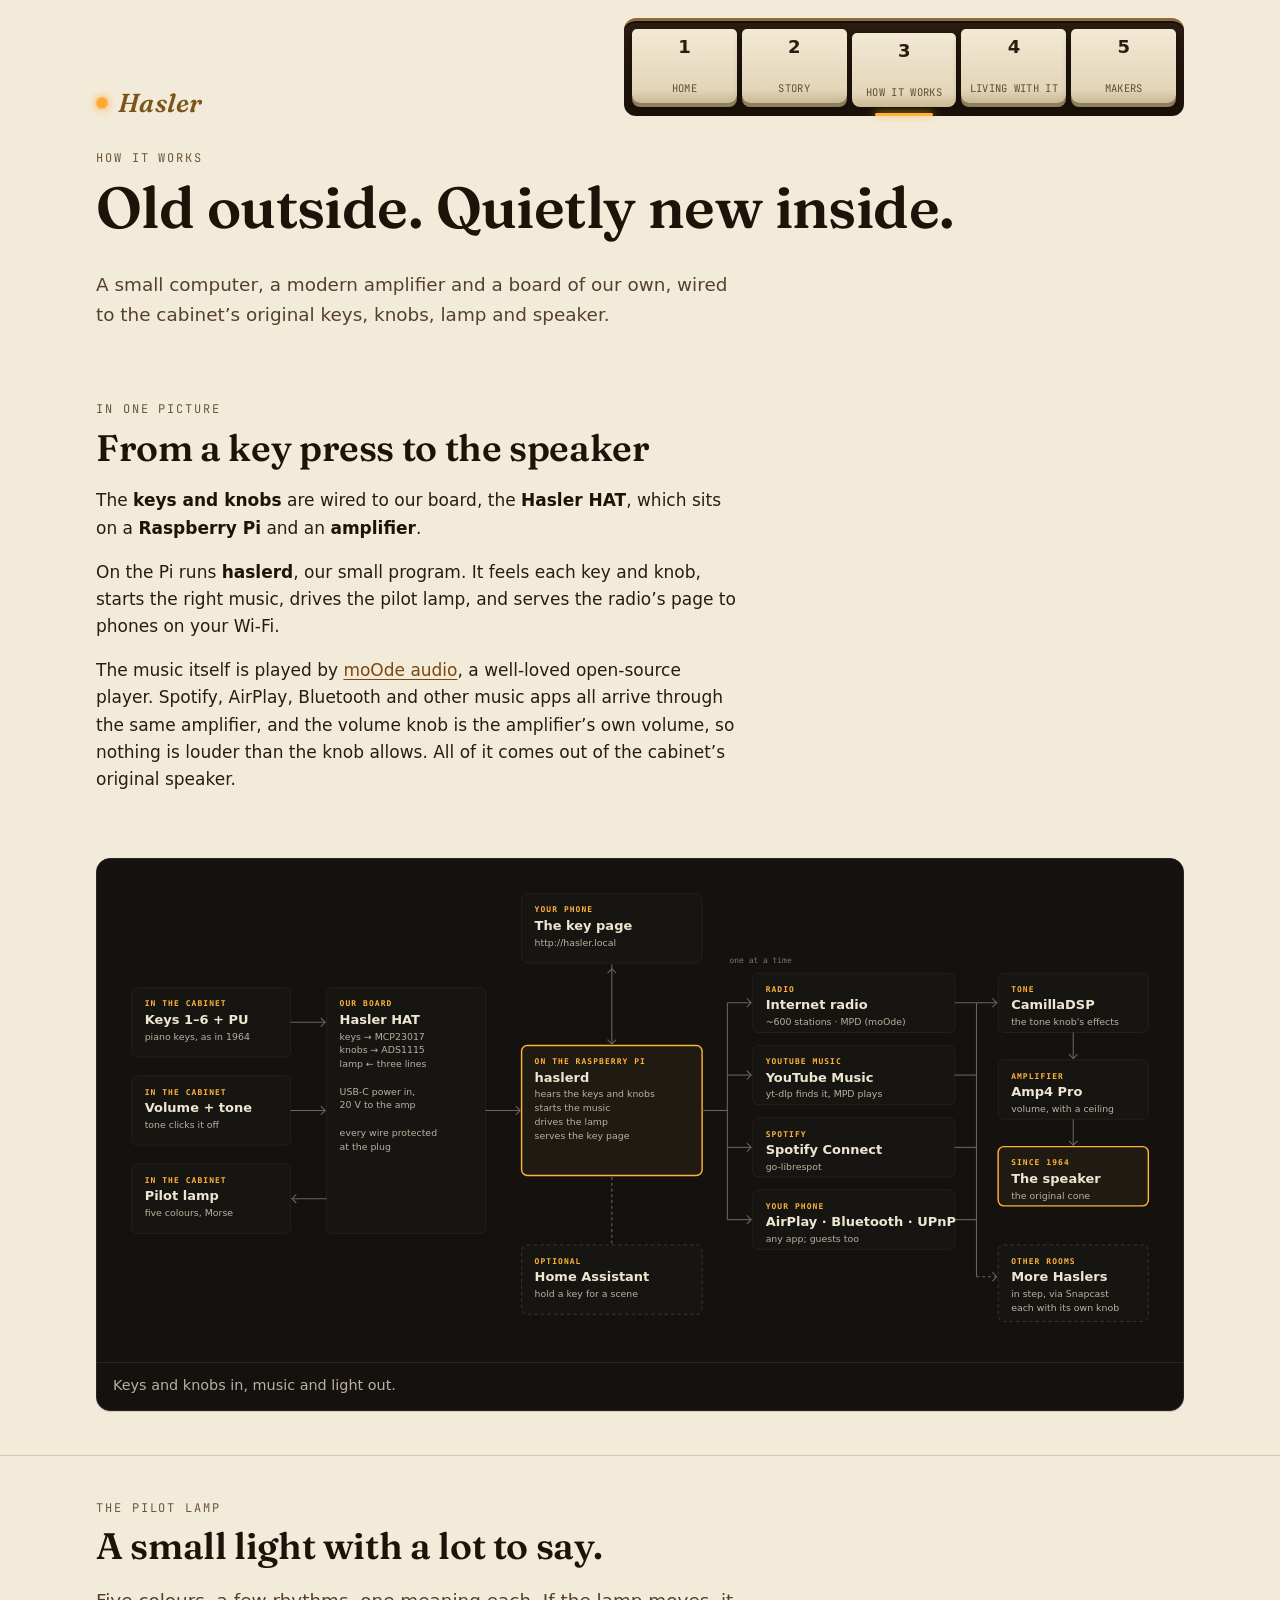
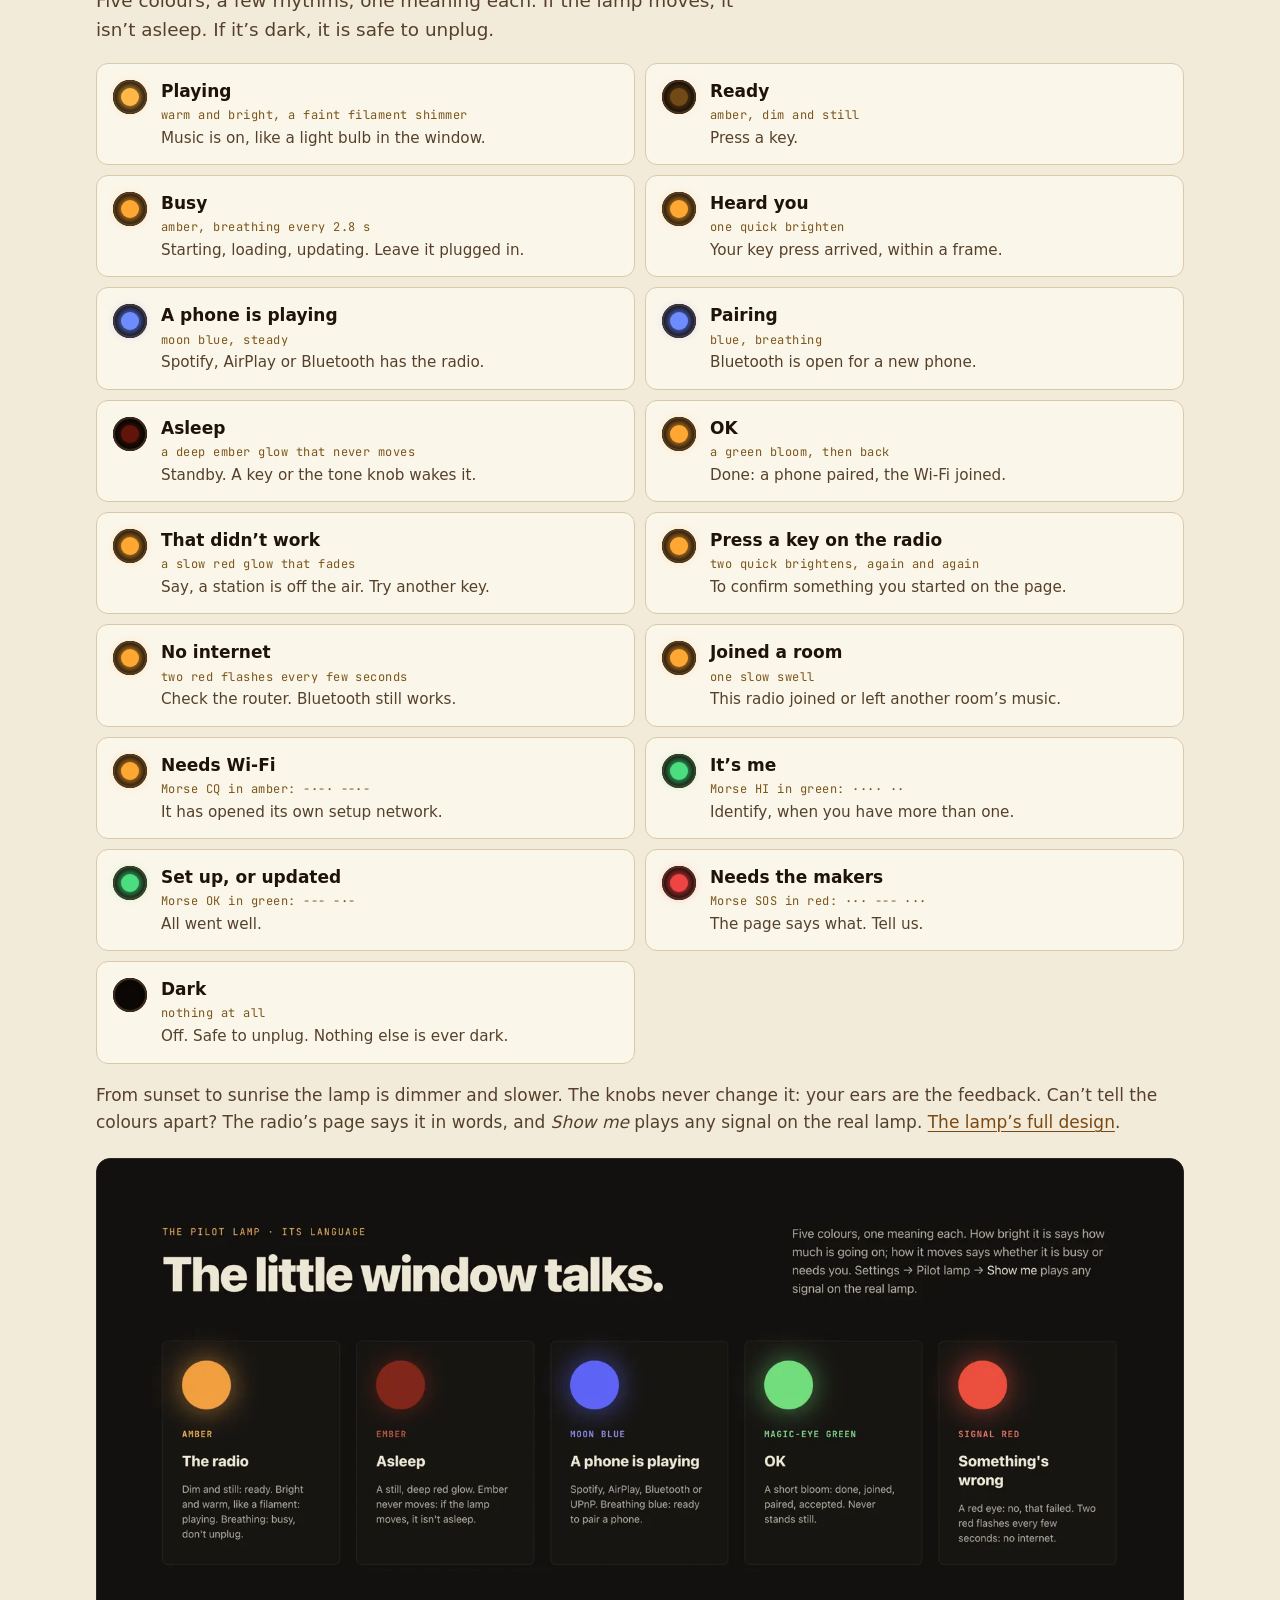
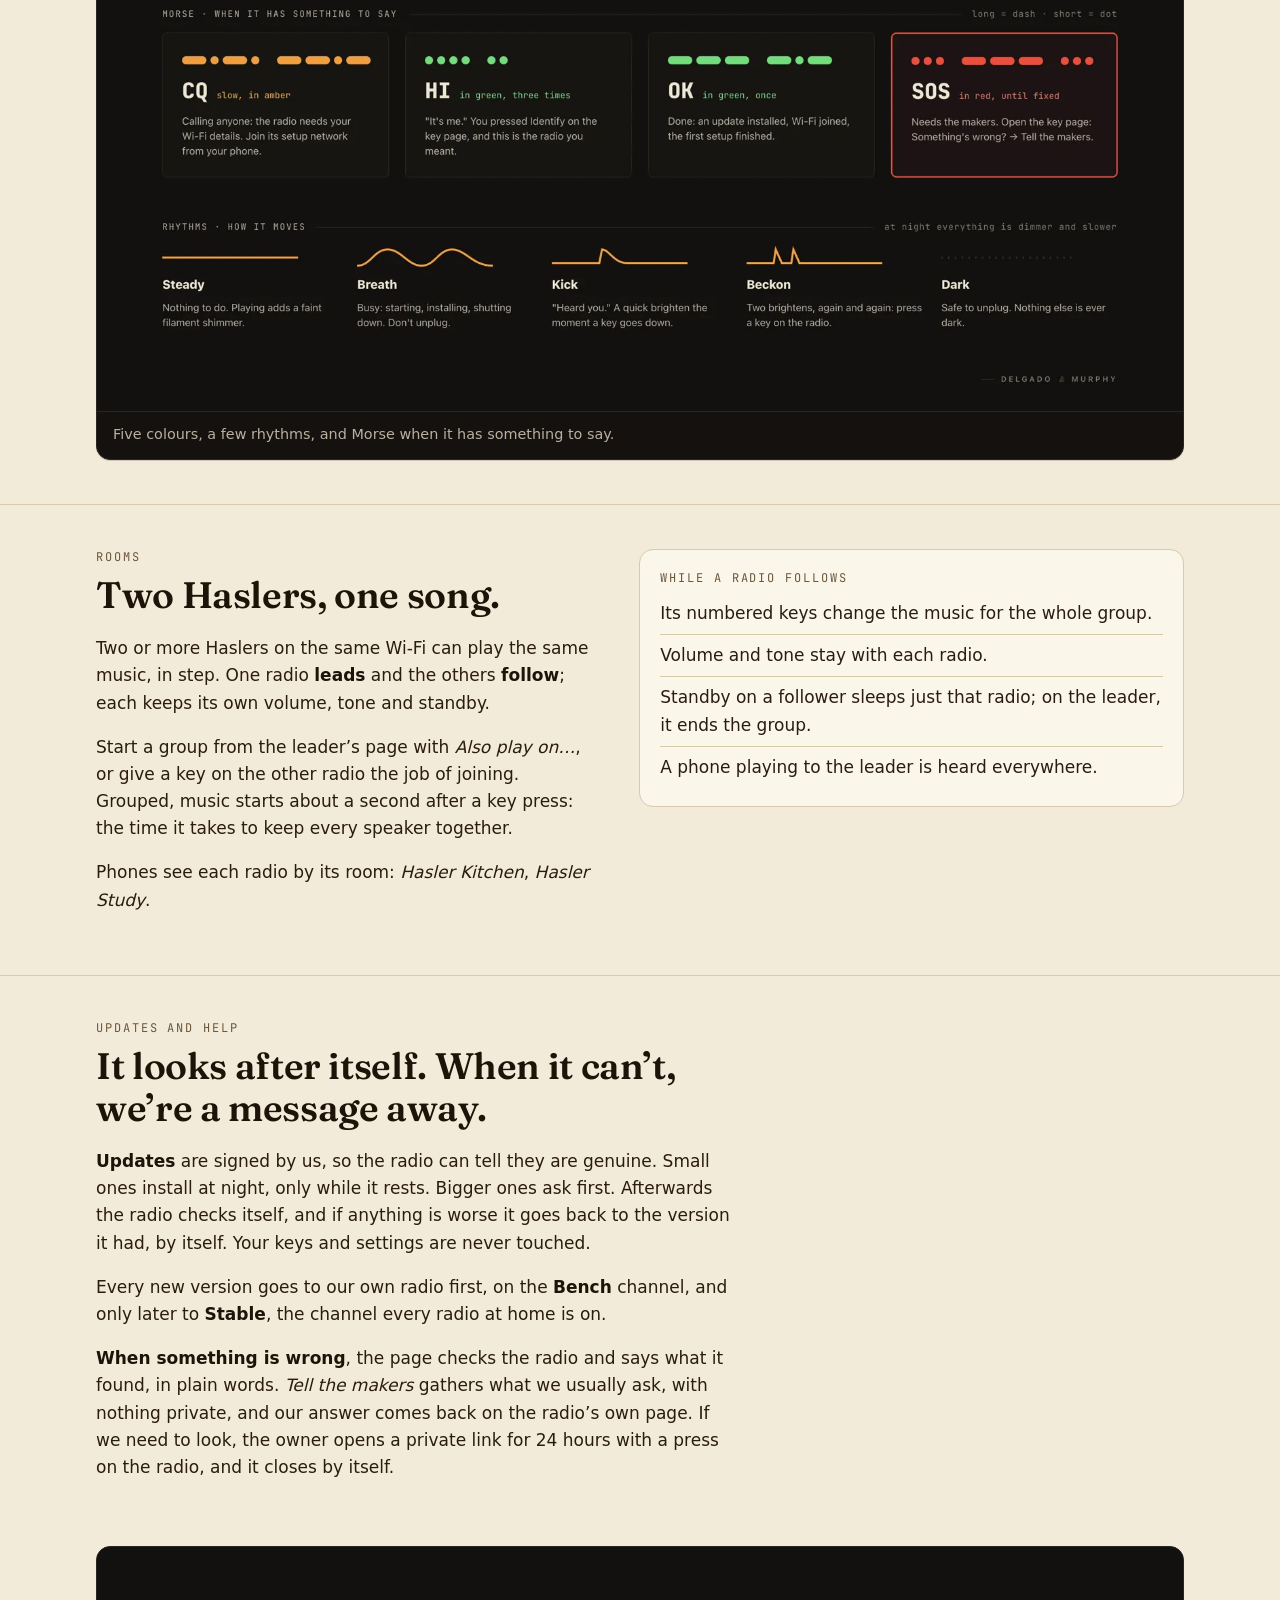
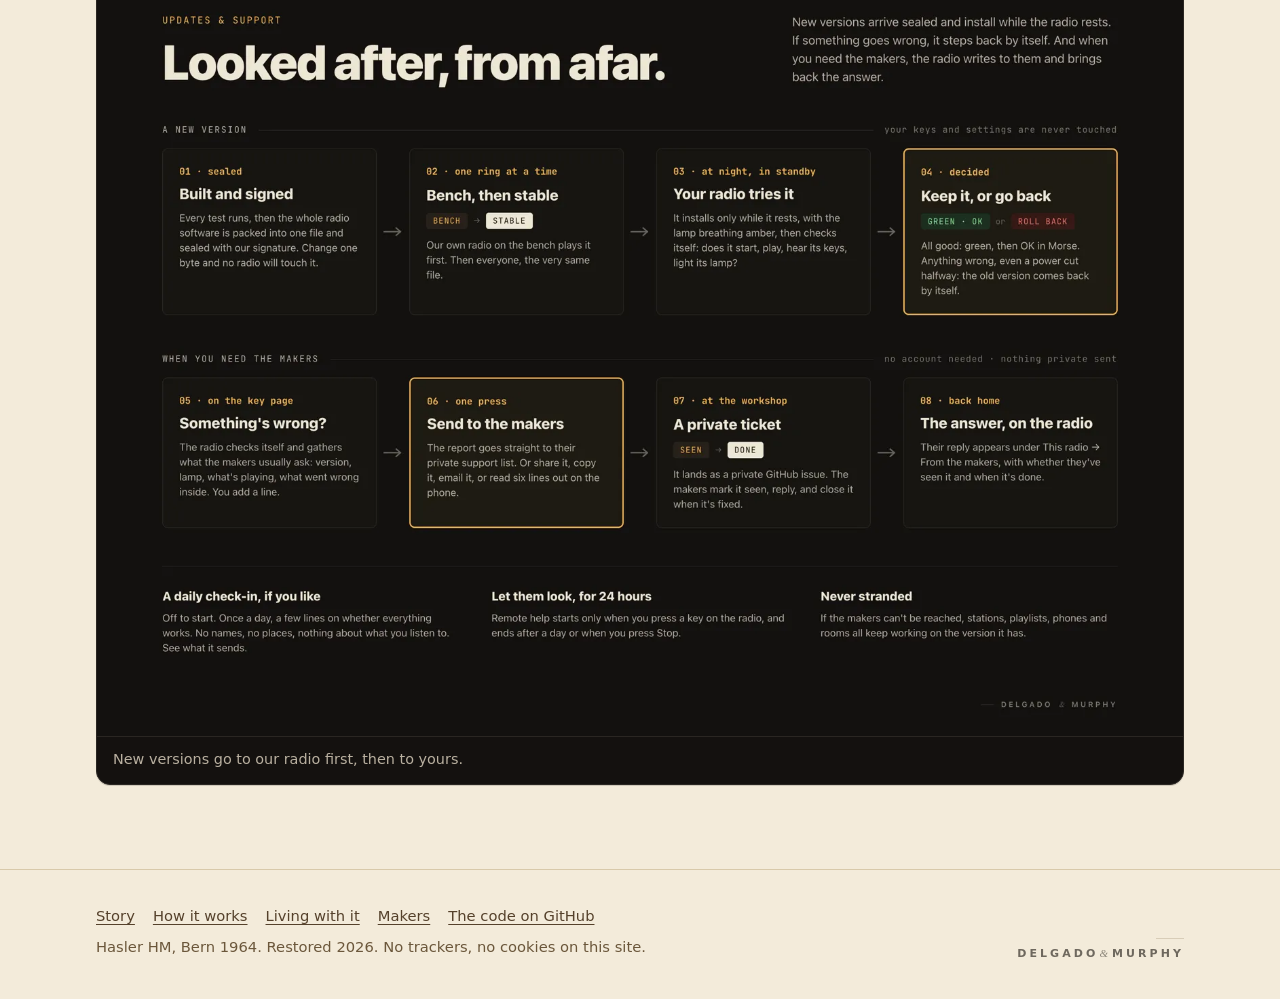
==== how-it-works.html @ 81860648 "Delgado & Murphy: the Hasler radio's site Co-Authored-By: Claude Opus 5.5 <noreply@anthropic.com> Cl" ====
<!doctype html>
<html lang="en">
<head>
<meta charset="utf-8">
<meta name="viewport" content="width=device-width, initial-scale=1">
<title>How it works · Hasler</title>
<meta name="description" content="Inside the Hasler: a small computer, a modern amplifier and our own board, wired to the original keys, knobs, lamp and speaker. The pilot lamp, rooms, updates and help.">
<meta name="theme-color" content="#17100B">
<link rel="canonical" href="https://delgado-murphy.github.io/how-it-works.html">
<meta property="og:type" content="website">
<meta property="og:site_name" content="Hasler, by Delgado &amp; Murphy">
<meta property="og:title" content="How it works · Hasler">
<meta property="og:description" content="Inside the Hasler: a small computer, a modern amplifier and our own board, wired to the original keys, knobs, lamp and speaker. The pilot lamp, rooms, updates and help.">
<meta property="og:url" content="https://delgado-murphy.github.io/how-it-works.html">
<meta property="og:image" content="https://delgado-murphy.github.io/img/og.png">
<meta property="og:image:width" content="1200">
<meta property="og:image:height" content="630">
<meta property="og:image:alt" content="A cream radio dial with a red needle and the words: Hasler, a 1964 Swiss radio, playing again.">
<meta name="twitter:card" content="summary_large_image">
<link rel="icon" href="img/favicon-32.png" sizes="32x32" type="image/png">
<link rel="apple-touch-icon" href="img/apple-touch-icon.png">
<link rel="preload" href="fonts/Fraunces-600.woff2" as="font" type="font/woff2" crossorigin>
<link rel="stylesheet" href="css/site.css">
</head>
<body>
<a class="skip" href="#main">Skip to the content</a>
<header class="masthead">
  <div class="wrap">
    <a class="wordmark" href="./"><span class="pilot" aria-hidden="true"></span>Hasler</a>
    <nav aria-label="Pages">
      <ul class="keys">
        <li><a href="./"><span class="n">1</span><span class="t">Home</span></a></li>
        <li><a href="story.html"><span class="n">2</span><span class="t">Story</span></a></li>
        <li><a href="how-it-works.html" aria-current="page"><span class="n">3</span><span class="t">How it works</span></a></li>
        <li><a href="living-with-it.html"><span class="n">4</span><span class="t">Living with it</span></a></li>
        <li><a href="makers.html"><span class="n">5</span><span class="t">Makers</span></a></li>
      </ul>
    </nav>
  </div>
</header>

<main id="main">
  <header class="page-head">
    <div class="wrap">
      <p class="label">How it works</p>
      <h1>Old outside. Quietly new inside.</h1>
      <p class="lede">A small computer, a modern amplifier and a board of our own, wired to the cabinet’s original keys, knobs, lamp and speaker.</p>
    </div>
  </header>

  <section class="section" aria-labelledby="arch-title">
    <div class="wrap split">
      <div class="prose">
        <p class="label">In one picture</p>
        <h2 id="arch-title">From a key press to the speaker</h2>
        <p>The <strong>keys and knobs</strong> are wired to our board, the <strong>Hasler HAT</strong>, which sits on a <strong>Raspberry Pi</strong> and an <strong>amplifier</strong>.</p>
        <p>On the Pi runs <strong>haslerd</strong>, our small program. It feels each key and knob, starts the right music, drives the pilot lamp, and serves the radio’s page to phones on your Wi-Fi.</p>
        <p>The music itself is played by <a href="https://moodeaudio.org/">moOde audio</a>, a well-loved open-source player. Spotify, AirPlay, Bluetooth and other music apps all arrive through the same amplifier, and the volume knob is the amplifier’s own volume, so nothing is louder than the knob allows. All of it comes out of the cabinet’s original speaker.</p>
      </div>
      <figure class="figure dark export">
        <a href="img/architecture.svg"><img src="img/architecture.svg" alt="Diagram. The cabinet&#x27;s keys, knobs and pilot lamp connect to the Hasler HAT board, which connects to haslerd on the Raspberry Pi. haslerd also serves the key page on your phone, and can talk to Home Assistant if you use it. haslerd starts one source at a time: internet radio, YouTube Music, Spotify Connect, or a phone over AirPlay, Bluetooth or UPnP. The music goes through CamillaDSP (tone), then the Amp4 Pro amplifier (volume, with a ceiling), then the original speaker. Snapcast can send it to other Haslers too." loading="lazy"></a>
        <figcaption>Keys and knobs in, music and light out.</figcaption>
      </figure>
    </div>
  </section>

  <section class="section" id="lamp" aria-labelledby="lamp-title">
    <div class="wrap">
      <p class="label">The pilot lamp</p>
      <h2 id="lamp-title">A small light with a lot to say.</h2>
      <p class="lede">Five colours, a few rhythms, one meaning each. If the lamp moves, it isn’t asleep. If it’s dark, it is safe to unplug.</p>
      <ul class="lamp-list">
        <li><span class="lw" data-c="gold" data-m="filament" aria-hidden="true"></span><span><b>Playing</b><span class="rhythm">warm and bright, a faint filament shimmer</span><span class="means">Music is on, like a light bulb in the window.</span></span></li>
        <li><span class="lw" data-c="amber" data-m="ready" aria-hidden="true"></span><span><b>Ready</b><span class="rhythm">amber, dim and still</span><span class="means">Press a key.</span></span></li>
        <li><span class="lw" data-c="amber" data-m="breath" aria-hidden="true"></span><span><b>Busy</b><span class="rhythm">amber, breathing every 2.8 s</span><span class="means">Starting, loading, updating. Leave it plugged in.</span></span></li>
        <li><span class="lw" data-c="amber" data-m="kick" aria-hidden="true"></span><span><b>Heard you</b><span class="rhythm">one quick brighten</span><span class="means">Your key press arrived, within a frame.</span></span></li>
        <li><span class="lw" data-c="blue" data-m="steady" aria-hidden="true"></span><span><b>A phone is playing</b><span class="rhythm">moon blue, steady</span><span class="means">Spotify, AirPlay or Bluetooth has the radio.</span></span></li>
        <li><span class="lw" data-c="blue" data-m="breath" aria-hidden="true"></span><span><b>Pairing</b><span class="rhythm">blue, breathing</span><span class="means">Bluetooth is open for a new phone.</span></span></li>
        <li><span class="lw" data-c="ember" data-m="ember" aria-hidden="true"></span><span><b>Asleep</b><span class="rhythm">a deep ember glow that never moves</span><span class="means">Standby. A key or the tone knob wakes it.</span></span></li>
        <li><span class="lw" data-c="amber" data-m="bloom" aria-hidden="true"></span><span><b>OK</b><span class="rhythm">a green bloom, then back</span><span class="means">Done: a phone paired, the Wi-Fi joined.</span></span></li>
        <li><span class="lw" data-c="amber" data-m="eye" aria-hidden="true"></span><span><b>That didn’t work</b><span class="rhythm">a slow red glow that fades</span><span class="means">Say, a station is off the air. Try another key.</span></span></li>
        <li><span class="lw" data-c="amber" data-m="beckon" aria-hidden="true"></span><span><b>Press a key on the radio</b><span class="rhythm">two quick brightens, again and again</span><span class="means">To confirm something you started on the page.</span></span></li>
        <li><span class="lw" data-c="amber" data-m="alert" aria-hidden="true"></span><span><b>No internet</b><span class="rhythm">two red flashes every few seconds</span><span class="means">Check the router. Bluetooth still works.</span></span></li>
        <li><span class="lw" data-c="amber" data-m="swell" aria-hidden="true"></span><span><b>Joined a room</b><span class="rhythm">one slow swell</span><span class="means">This radio joined or left another room’s music.</span></span></li>
        <li><span class="lw" data-c="amber" data-m="cq" aria-hidden="true"></span><span><b>Needs Wi-Fi</b><span class="rhythm">Morse CQ in amber: -·-· --·-</span><span class="means">It has opened its own setup network.</span></span></li>
        <li><span class="lw" data-c="green" data-m="hi" aria-hidden="true"></span><span><b>It’s me</b><span class="rhythm">Morse HI in green: ···· ··</span><span class="means">Identify, when you have more than one.</span></span></li>
        <li><span class="lw" data-c="green" data-m="ok" aria-hidden="true"></span><span><b>Set up, or updated</b><span class="rhythm">Morse OK in green: --- -·-</span><span class="means">All went well.</span></span></li>
        <li><span class="lw" data-c="red" data-m="sos" aria-hidden="true"></span><span><b>Needs the makers</b><span class="rhythm">Morse SOS in red: ··· --- ···</span><span class="means">The page says what. Tell us.</span></span></li>
        <li><span class="lw" data-c="off" aria-hidden="true"></span><span><b>Dark</b><span class="rhythm">nothing at all</span><span class="means">Off. Safe to unplug. Nothing else is ever dark.</span></span></li>
      </ul>
      <p style="margin-top:18px;color:var(--text2)">From sunset to sunrise the lamp is dimmer and slower. The knobs never change it: your ears are the feedback. Can’t tell the colours apart? The radio’s page says it in words, and <em>Show me</em> plays any signal on the real lamp. <a href="https://github.com/Delgado-Murphy/hasler/blob/master/docs/lamp.md">The lamp’s full design</a>.</p>
      <figure class="figure dark export" style="margin-top:22px">
        <a href="img/lamp-1600.webp"><picture><source type="image/webp" srcset="img/lamp-800.webp 800w, img/lamp-1600.webp 1600w" sizes="(min-width: 1180px) 1110px, calc(100vw - 32px)"><img src="img/lamp-1600.png" width="1600" height="1256" alt="Five glowing swatches: amber (the radio), ember (asleep), moon blue (a phone is playing), green (OK) and red (something is wrong). Below, four Morse codes drawn as dots and dashes: CQ in amber (needs Wi-Fi), HI in green (it&#x27;s me), OK in green (done), SOS in red (needs the makers). Then five rhythms: steady, breath (busy), kick (heard you), beckon (press a key on the radio) and dark (safe to unplug)." loading="lazy"></picture></a>
        <figcaption>Five colours, a few rhythms, and Morse when it has something to say.</figcaption>
      </figure>
    </div>
  </section>

  <section class="section" aria-labelledby="rooms-title">
    <div class="wrap split">
      <div class="prose">
        <p class="label">Rooms</p>
        <h2 id="rooms-title">Two Haslers, one song.</h2>
        <p>Two or more Haslers on the same Wi-Fi can play the same music, in step. One radio <strong>leads</strong> and the others <strong>follow</strong>; each keeps its own volume, tone and standby.</p>
        <p>Start a group from the leader’s page with <em>Also play on…</em>, or give a key on the other radio the job of joining. Grouped, music starts about a second after a key press: the time it takes to keep every speaker together.</p>
        <p>Phones see each radio by its room: <em>Hasler Kitchen</em>, <em>Hasler Study</em>.</p>
      </div>
      <div class="card">
        <p class="label">While a radio follows</p>
        <ul class="facts">
          <li>Its numbered keys change the music for the whole group.</li>
          <li>Volume and tone stay with each radio.</li>
          <li>Standby on a follower sleeps just that radio; on the leader, it ends the group.</li>
          <li>A phone playing to the leader is heard everywhere.</li>
        </ul>
      </div>
    </div>
  </section>

  <section class="section" aria-labelledby="upd-title">
    <div class="wrap split flip">
      <div class="prose">
        <p class="label">Updates and help</p>
        <h2 id="upd-title">It looks after itself. When it can’t, we’re a message away.</h2>
        <p><strong>Updates</strong> are signed by us, so the radio can tell they are genuine. Small ones install at night, only while it rests. Bigger ones ask first. Afterwards the radio checks itself, and if anything is worse it goes back to the version it had, by itself. Your keys and settings are never touched.</p>
        <p>Every new version goes to our own radio first, on the <strong>Bench</strong> channel, and only later to <strong>Stable</strong>, the channel every radio at home is on.</p>
        <p><strong>When something is wrong</strong>, the page checks the radio and says what it found, in plain words. <em>Tell the makers</em> gathers what we usually ask, with nothing private, and our answer comes back on the radio’s own page. If we need to look, the owner opens a private link for 24 hours with a press on the radio, and it closes by itself.</p>
      </div>
      <figure class="figure dark export">
        <a href="img/updates-support-1600.webp"><picture><source type="image/webp" srcset="img/updates-support-800.webp 800w, img/updates-support-1600.webp 1600w" sizes="(min-width: 1180px) 1110px, calc(100vw - 32px)"><img src="img/updates-support-1600.png" width="1600" height="1163" alt="Two rows of four steps. Updates: built and signed, tried on the makers&#x27; bench radio and then released to everyone, installed at night while your radio rests, then kept, or rolled back if anything fails. Support: &#x27;Something&#x27;s wrong?&#x27; on the key page, &#x27;Send to the makers&#x27;, a private ticket the makers mark seen and then done, and their answer shown on the radio. Below: an optional daily check-in, 24-hour remote help, and a note that the radio keeps playing even if the makers can&#x27;t be reached." loading="lazy"></picture></a>
        <figcaption>New versions go to our radio first, then to yours.</figcaption>
      </figure>
    </div>
  </section>
</main>

<footer class="footer">
  <div class="wrap">
    <div>
      <nav aria-label="Footer">
        <ul>
          <li><a href="story.html">Story</a></li>
          <li><a href="how-it-works.html">How it works</a></li>
          <li><a href="living-with-it.html">Living with it</a></li>
          <li><a href="makers.html">Makers</a></li>
          <li><a href="https://github.com/Delgado-Murphy/hasler">The code on GitHub</a></li>
        </ul>
      </nav>
      <p>Hasler HM, Bern 1964. Restored 2026. No trackers, no cookies on this site.</p>
    </div>
    <p class="mark" aria-label="Delgado and Murphy"><span>Delgado<i>&amp;</i>Murphy</span></p>
  </div>
</footer>
</body>
</html>
---- css/site.css ----
/* Hasler project site. One stylesheet, no build step.
   Colours and type follow the radio's key page (daemon/haslerd/web/static/index.html):
   walnut ground, cream glass, brass and amber. Light mode is cream paper. */

@font-face{font-family:"Fraunces";font-style:normal;font-weight:600;font-display:swap;src:url(../fonts/Fraunces-600.woff2) format("woff2")}
@font-face{font-family:"Fraunces";font-style:normal;font-weight:700;font-display:swap;src:url(../fonts/Fraunces-700.woff2) format("woff2")}
@font-face{font-family:"Fraunces";font-style:italic;font-weight:600;font-display:swap;src:url(../fonts/Fraunces-600-italic.woff2) format("woff2")}
@font-face{font-family:"JetBrains Mono";font-style:normal;font-weight:400;font-display:swap;src:url(../fonts/JetBrainsMono-400.woff2) format("woff2")}

:root{
  color-scheme:dark light;
  --ground:#17100B; --veneer:#24170F; --sheet:#1F140D; --well:#150E09;
  --line:#3A2A1C; --line2:#5A4128;
  --text:#EDE3CC; --text2:#C2AF8E; --muted:#A08A68; --title:#FFE9C2;
  --brass:#C9A15A; --link:#DDB873; --amber:#FFB238;
  --bank:#21160D; --bank-top:#8C6A3A;
  --figure:#F6EEDC;
  --mark:#878074; --mark-amp:#5A544B; --mark-line:#2A2622;
  --serif:"Fraunces",Georgia,"Times New Roman",serif;
  --mono:"JetBrains Mono",ui-monospace,SFMono-Regular,Menlo,Consolas,monospace;
  --sans:system-ui,-apple-system,"Segoe UI",Roboto,Helvetica,Arial,sans-serif;
  --measure:40rem;
  --wide:72rem;
}
@media (prefers-color-scheme:light){
  :root{
    --ground:#F3EBDA; --veneer:#EADFC8; --sheet:#FBF6EA; --well:#E6D9BD;
    --line:#D8C9AA; --line2:#B9A079;
    --text:#2A1C10; --text2:#55412B; --muted:#6B573B; --title:#1E1308;
    --brass:#7A561B; --link:#7A4810; --amber:#B86A00;
    --bank:#2A1C10; --bank-top:#8C6A3A;
    --figure:#FFFDF7;
    --mark:#6E685E; --mark-amp:#8A8478; --mark-line:#D8CDB8;
  }
}

*,*::before,*::after{box-sizing:border-box}
html{-webkit-text-size-adjust:100%;text-size-adjust:100%;background:var(--ground)}
body{margin:0;background:var(--ground);color:var(--text);font:17px/1.6 var(--sans);
  -webkit-font-smoothing:antialiased;-moz-osx-font-smoothing:grayscale;overflow-x:hidden}
img{max-width:100%;height:auto;display:block}
a{color:var(--link);text-decoration:underline;text-decoration-thickness:1px;text-underline-offset:3px}
a:hover{text-decoration-thickness:2px}
:focus{outline:none}
:focus-visible{outline:2px solid var(--amber);outline-offset:3px;border-radius:3px}
::selection{background:rgba(255,178,56,.35)}
.sr{position:absolute;width:1px;height:1px;margin:-1px;padding:0;overflow:hidden;clip:rect(0 0 0 0);white-space:nowrap;border:0}
.skip{position:absolute;left:16px;top:-60px;z-index:10;padding:10px 14px;border-radius:8px;background:var(--amber);color:#1A1208;font-weight:700;text-decoration:none}
.skip:focus{top:12px}

h1,h2,h3{font-family:var(--serif);font-weight:600;color:var(--title);line-height:1.15;letter-spacing:-.01em;margin:0 0 .5em}
h1{font-size:clamp(2.1rem,7vw,3.6rem)}
h2{font-size:clamp(1.6rem,4.6vw,2.3rem);margin-top:0}
h3{font-size:1.25rem}
p{margin:0 0 1em}
strong{color:var(--title);font-weight:650}
code{font-family:var(--mono);font-size:.88em;background:var(--well);border:1px solid var(--line);border-radius:4px;padding:.05em .35em}
.label{font:12px/1.4 var(--mono);letter-spacing:.16em;text-transform:uppercase;color:var(--muted);margin:0 0 .7em}
.lede{font-size:1.15rem;color:var(--text2);max-width:var(--measure)}

.wrap{max-width:var(--wide);margin:0 auto;padding:0 16px}
@media (min-width:720px){.wrap{padding:0 32px}}
.prose{max-width:var(--measure)}
.prose ul,.prose ol{padding-left:1.25em;margin:0 0 1em}
.prose li{margin:.3em 0}

/* ---------- header: the wordmark and a bank of keys for the pages ---------- */
.masthead{padding:18px 0 0}
.masthead .wrap{display:flex;flex-direction:column;gap:14px}
@media (min-width:900px){.masthead .wrap{flex-direction:row;align-items:flex-end;justify-content:space-between}}
.wordmark{display:inline-flex;align-items:center;gap:10px;color:var(--brass);text-decoration:none;font:italic 600 26px/1 var(--serif);letter-spacing:.01em}
.wordmark:hover{text-decoration:none}
.pilot{width:12px;height:12px;border-radius:50%;background:#FFA733;box-shadow:0 0 10px #FFA733,0 0 2px #FFD58A inset;flex:none;
  animation:filament 7s linear infinite}
.keys{display:flex;gap:5px;margin:0;padding:8px 8px 13px;list-style:none;border-radius:12px;border-top:3px solid var(--bank-top);
  background:linear-gradient(180deg,var(--bank) 0%,#1A110A 100%);box-shadow:inset 0 2px 0 rgba(0,0,0,.5)}
.keys li{flex:1 1 0;min-width:0;display:flex}
.keys a{position:relative;flex:1;display:flex;flex-direction:column;align-items:center;justify-content:space-between;gap:6px;min-height:68px;min-width:0;
  padding:9px 3px 9px;border-radius:5px 5px 8px 8px;text-decoration:none;text-align:center;color:#2A1C10;
  background:linear-gradient(180deg,#F3EAD5 0%,#E2D5B8 82%,#C9B994 100%);box-shadow:0 4px 0 #8F7F5E,0 5px 9px rgba(0,0,0,.45);
  transition:transform .07s ease,box-shadow .1s ease}
.keys .n{font:900 18px/1 var(--sans);letter-spacing:-.02em}
.keys .t{font:10px/1.15 var(--mono);letter-spacing:.03em;text-transform:uppercase;color:#5E4E36;overflow-wrap:anywhere}
.keys a:hover{transform:translateY(1px);box-shadow:0 3px 0 #8F7F5E,0 4px 8px rgba(0,0,0,.45)}
.keys a[aria-current="page"]{transform:translateY(4px);box-shadow:0 0 0 #8F7F5E,0 1px 4px rgba(0,0,0,.5)}
.keys a[aria-current="page"]::after{content:"";position:absolute;left:22%;right:22%;bottom:-9px;height:3px;border-radius:2px;background:#FFB238;box-shadow:0 0 8px #FFB238}
.keys a:focus-visible{outline-offset:2px}
@media (min-width:900px){.keys{width:560px;flex:none}.keys a{min-height:74px}.keys .t{font-size:10.5px}}

/* ---------- the dial glass (hero) ---------- */
.hero{padding:28px 0 8px}
.bezel{padding:6px;border-radius:18px;background:linear-gradient(180deg,#D8D2C6 0%,#8E877B 50%,#C9C2B5 100%);box-shadow:0 2px 0 #000,0 10px 24px rgba(0,0,0,.45)}
.glass{position:relative;padding:22px 20px 18px;border-radius:13px;color:#2E1F10;
  background:radial-gradient(circle farthest-corner at 50% 30%,#FBF0D4 0%,#EFDAA8 64%,#D6BA7E 100%)}
.glass .glass-head{max-width:none}
.glass-head{display:flex;justify-content:space-between;gap:10px;margin:0 0 14px;color:#6A4F2C;font:11px/1.3 var(--mono);letter-spacing:.18em;text-transform:uppercase}
.glass h1{color:#1E1308;margin:0 0 .35em}
.glass p{color:#3B2A16;font-size:1.08rem;max-width:36rem}
.glass a{color:#6A3A0C}
.scale{height:30px;margin:18px -4px 0;position:relative;
  background:linear-gradient(rgba(59,42,24,.7),rgba(59,42,24,.7)) 0 10px/100% 1px no-repeat,
    repeating-linear-gradient(90deg,rgba(59,42,24,.7) 0 1px,transparent 1px 22px) 0 4px/100% 7px no-repeat,
    repeating-linear-gradient(90deg,rgba(59,42,24,.75) 0 1px,transparent 1px 110px) 0 0/100% 16px no-repeat;
  -webkit-mask-image:linear-gradient(90deg,transparent 0,#000 12%,#000 88%,transparent 100%);mask-image:linear-gradient(90deg,transparent 0,#000 12%,#000 88%,transparent 100%)}
.scale::after{content:"";position:absolute;left:38%;top:0;width:3px;height:22px;border-radius:2px;background:#C23A22}
.hero-actions{display:flex;flex-wrap:wrap;gap:10px;margin-top:18px}
.btn{display:inline-flex;align-items:center;min-height:44px;padding:10px 18px;border-radius:22px;font:700 15px/1.2 var(--sans);text-decoration:none}
.btn.primary{background:#2A1C10;color:#FFE9C2}
.btn.primary:hover{background:#3A2818}
.btn.quiet{color:#4A3218;box-shadow:inset 0 0 0 1.5px rgba(74,50,24,.45)}
.btn.quiet:hover{box-shadow:inset 0 0 0 2px rgba(74,50,24,.7)}
@media (min-width:720px){.glass{padding:30px 36px 22px}}

/* ---------- sections ---------- */
main{display:block}
.section{padding:44px 0}
.section + .section{border-top:1px solid var(--line)}
.section > .wrap > h2:first-child,.section > .wrap > .label:first-child{margin-top:0}
.page-head{padding:34px 0 10px}
.page-head .lede{margin-top:.2em}

.grid{display:grid;gap:16px}
@media (min-width:720px){.grid.two{grid-template-columns:repeat(2,minmax(0,1fr))}.grid.three{grid-template-columns:repeat(3,minmax(0,1fr))}}
@media (min-width:1000px){.grid.four{grid-template-columns:repeat(4,minmax(0,1fr))}}
@media (min-width:640px) and (max-width:999px){.grid.four{grid-template-columns:repeat(2,minmax(0,1fr))}}
.card{background:var(--sheet);border:1px solid var(--line);border-radius:14px;padding:20px 20px 18px}
.card h3{margin-bottom:.35em}
.card p:last-child{margin-bottom:0}
.card .label{margin-bottom:.5em}
.card.link-card{display:flex;flex-direction:column}
.card.link-card a.more{margin-top:auto;padding-top:.6em;font-weight:600}

.split{display:grid;gap:24px;align-items:start}
@media (min-width:900px){.split{grid-template-columns:minmax(0,1fr) minmax(0,1.1fr);gap:48px}.split.flip > :first-child{order:2}}

/* figures: the diagrams sit on paper in both modes */
figure{margin:0}
.figure{background:var(--figure);border:1px solid var(--line);border-radius:14px;padding:12px;box-shadow:0 1px 0 rgba(0,0,0,.15)}
.figure img{width:100%;border-radius:6px}
.figure.dark{background:#0E0A07}
figcaption{margin-top:10px;color:var(--muted);font-size:.9rem;line-height:1.45}
.figure figcaption{padding:0 4px 2px;color:#5E4C33}
.figure.dark figcaption{color:#B9A584}

/* the two cabinets */
.cab{position:relative;overflow:hidden}
.cab .status{display:inline-block;margin-bottom:.8em;padding:3px 10px;border-radius:12px;font:11px/1.5 var(--mono);letter-spacing:.12em;text-transform:uppercase;color:var(--muted);border:1px solid var(--line2)}
.cab .status.on{color:var(--amber);border-color:currentColor}
.mini-bank{display:flex;gap:3px;margin:4px 0 16px;padding:6px 6px 9px;border-radius:8px;border-top:2px solid var(--bank-top);background:var(--bank);max-width:360px}
.mini-bank span{flex:1 1 0;height:38px;border-radius:3px 3px 5px 5px;background:linear-gradient(180deg,#F3EAD5,#D9CBA9);box-shadow:0 3px 0 #8F7F5E;
  font:800 10px/38px var(--sans);text-align:center;color:#3B2A16}
.mini-bank span.dk{background:linear-gradient(180deg,#4B3827,#2E2117);color:#C9A15A;box-shadow:0 3px 0 #1C130C}
.mini-bank span.down{transform:translateY(3px);box-shadow:none}
.facts{list-style:none;padding:0;margin:0}
.facts li{padding:7px 0;border-top:1px solid var(--line)}
.facts li:first-child{border-top:0}

/* points ("what it does") */
.point .glyph{width:38px;height:38px;margin-bottom:12px;color:var(--brass)}

/* ---------- the pilot lamp ---------- */
.lamp-list{list-style:none;padding:0;margin:0;display:grid;gap:10px}
@media (min-width:720px){.lamp-list{grid-template-columns:repeat(2,minmax(0,1fr))}}
.lamp-list li{display:flex;gap:14px;align-items:flex-start;padding:14px 16px;border-radius:12px;background:var(--sheet);border:1px solid var(--line)}
.lamp-list b{display:block;color:var(--title);font-weight:650}
.lamp-list .rhythm{display:block;font:12px/1.4 var(--mono);letter-spacing:.04em;color:var(--brass);margin-top:2px}
.lamp-list .means{display:block;color:var(--text2);font-size:.95rem;margin-top:2px}
.lw{flex:none;position:relative;width:34px;height:34px;border-radius:50%;margin-top:2px;background:#0B0705;box-shadow:inset 0 0 0 2px #3A2A1C,inset 0 2px 4px rgba(0,0,0,.7)}
.lw::after{content:"";position:absolute;inset:8px;border-radius:50%;background:var(--lm);box-shadow:0 0 12px 2px var(--lm);opacity:1}
.lw[data-c="amber"]{--lm:#FFA733}.lw[data-c="gold"]{--lm:#FFB847}.lw[data-c="ember"]{--lm:#B3240E}
.lw[data-c="blue"]{--lm:#6D8CFF}.lw[data-c="green"]{--lm:#4ADE80}.lw[data-c="red"]{--lm:#EF4444}
.lw[data-c="off"]::after{background:transparent;box-shadow:none}
.lw[data-m="ready"]::after{opacity:.42}
.lw[data-m="ember"]::after{opacity:.5;box-shadow:0 0 6px var(--lm)}
.lw[data-m="filament"]::after{animation:filament 7s linear infinite}
.lw[data-m="breath"]::after{animation:breath 2.8s ease-in-out infinite}
.lw[data-m="kick"]::after{animation:kick 2.4s ease-out infinite}
.lw[data-m="beckon"]::after{animation:beckon 2.7s linear infinite}
.lw[data-m="bloom"]::after{animation:bloom 3s ease-in-out infinite}
.lw[data-m="eye"]::after{animation:eye 3.4s ease-in-out infinite}
.lw[data-m="alert"]::after{animation:alert 6s linear infinite}
.lw[data-m="swell"]::after{animation:swell 4s ease-in-out infinite}
.lw[data-m="cq"]::after{animation:lm-cq 6.12s linear infinite}
.lw[data-m="ok"]::after{animation:lm-ok 4.5s linear infinite}
.lw[data-m="sos"]::after{animation:lm-sos 5.1s linear infinite}
.lw[data-m="hi"]::after{animation:lm-hi 3.6s linear infinite}
@keyframes filament{0%{opacity:.92}9%{opacity:.98}17%{opacity:.9}31%{opacity:1}44%{opacity:.93}58%{opacity:.97}71%{opacity:.91}86%{opacity:.99}100%{opacity:.92}}
@keyframes breath{0%,100%{opacity:.3}39%{opacity:1}89%{opacity:.3}}
@keyframes kick{0%{opacity:.5}2%{opacity:1;transform:scale(1.12)}16%,100%{opacity:.5;transform:none}}
@keyframes beckon{0%,100%{opacity:.4}2%{opacity:1}6%{opacity:.45}9.5%{opacity:1}14%,99%{opacity:.4}}
@keyframes bloom{0%,100%{opacity:.4;--lm:#FFA733}20%{opacity:.4}28%,38%{opacity:1;background:#4ADE80;box-shadow:0 0 14px 3px #4ADE80}55%{opacity:.4}}
@keyframes eye{0%,100%{opacity:.4;background:#FFA733;box-shadow:0 0 12px 2px #FFA733}25%,48%{opacity:.9;background:#EF4444;box-shadow:0 0 14px 3px #EF4444}75%{opacity:.4;background:#FFA733;box-shadow:0 0 12px 2px #FFA733}}
@keyframes alert{0%,100%{opacity:.4;background:#FFA733;box-shadow:0 0 12px 2px #FFA733}1%,3.3%{opacity:1;background:#EF4444;box-shadow:0 0 14px 3px #EF4444}3.4%,5.2%{opacity:.08}5.3%,7.6%{opacity:1;background:#EF4444;box-shadow:0 0 14px 3px #EF4444}7.7%,9.5%{opacity:.08}10%{opacity:.4;background:#FFA733;box-shadow:0 0 12px 2px #FFA733}}
@keyframes swell{0%,100%{opacity:.75}30%{opacity:1;transform:scale(1.12)}60%{opacity:.75;transform:none}}
/* Morse, timed in units (dot 1, dash 3, gaps 1 / 3 / 7), generated from the lamp's table */
@keyframes lm-cq{0.00%{opacity:1}8.52%{opacity:1}8.82%{opacity:0.12}11.46%{opacity:0.12}11.76%{opacity:1}14.41%{opacity:1}14.71%{opacity:0.12}17.35%{opacity:0.12}17.65%{opacity:1}26.17%{opacity:1}26.47%{opacity:0.12}29.11%{opacity:0.12}29.41%{opacity:1}32.05%{opacity:1}32.35%{opacity:0.12}40.88%{opacity:0.12}41.18%{opacity:1}49.70%{opacity:1}50.00%{opacity:0.12}52.64%{opacity:0.12}52.94%{opacity:1}61.46%{opacity:1}61.76%{opacity:0.12}64.41%{opacity:0.12}64.71%{opacity:1}67.35%{opacity:1}67.65%{opacity:0.12}70.29%{opacity:0.12}70.59%{opacity:1}79.11%{opacity:1}79.41%{opacity:0.12}99.70%{opacity:0.12}100%{opacity:.12}}
@keyframes lm-ok{0.00%{opacity:1}9.70%{opacity:1}10.00%{opacity:0.12}13.03%{opacity:0.12}13.33%{opacity:1}23.03%{opacity:1}23.33%{opacity:0.12}26.37%{opacity:0.12}26.67%{opacity:1}36.37%{opacity:1}36.67%{opacity:0.12}46.37%{opacity:0.12}46.67%{opacity:1}56.37%{opacity:1}56.67%{opacity:0.12}59.70%{opacity:0.12}60.00%{opacity:1}63.03%{opacity:1}63.33%{opacity:0.12}66.37%{opacity:0.12}66.67%{opacity:1}76.37%{opacity:1}76.67%{opacity:0.12}99.70%{opacity:0.12}100%{opacity:.12}}
@keyframes lm-sos{0.00%{opacity:1}2.64%{opacity:1}2.94%{opacity:0.12}5.58%{opacity:0.12}5.88%{opacity:1}8.52%{opacity:1}8.82%{opacity:0.12}11.46%{opacity:0.12}11.76%{opacity:1}14.41%{opacity:1}14.71%{opacity:0.12}23.23%{opacity:0.12}23.53%{opacity:1}32.05%{opacity:1}32.35%{opacity:0.12}34.99%{opacity:0.12}35.29%{opacity:1}43.82%{opacity:1}44.12%{opacity:0.12}46.76%{opacity:0.12}47.06%{opacity:1}55.58%{opacity:1}55.88%{opacity:0.12}64.41%{opacity:0.12}64.71%{opacity:1}67.35%{opacity:1}67.65%{opacity:0.12}70.29%{opacity:0.12}70.59%{opacity:1}73.23%{opacity:1}73.53%{opacity:0.12}76.17%{opacity:0.12}76.47%{opacity:1}79.11%{opacity:1}79.41%{opacity:0.12}99.70%{opacity:0.12}100%{opacity:.12}}
@keyframes lm-hi{0.00%{opacity:1}4.70%{opacity:1}5.00%{opacity:0.12}9.70%{opacity:0.12}10.00%{opacity:1}14.70%{opacity:1}15.00%{opacity:0.12}19.70%{opacity:0.12}20.00%{opacity:1}24.70%{opacity:1}25.00%{opacity:0.12}29.70%{opacity:0.12}30.00%{opacity:1}34.70%{opacity:1}35.00%{opacity:0.12}49.70%{opacity:0.12}50.00%{opacity:1}54.70%{opacity:1}55.00%{opacity:0.12}59.70%{opacity:0.12}60.00%{opacity:1}64.70%{opacity:1}65.00%{opacity:0.12}99.70%{opacity:0.12}100%{opacity:.12}}
@media (prefers-reduced-motion:reduce){
  *,*::before,*::after{animation:none !important;transition:none !important}
}

/* ---------- starter sets ---------- */
.sets{display:grid;gap:14px}
@media (min-width:720px){.sets{grid-template-columns:repeat(2,minmax(0,1fr))}}
@media (min-width:1100px){.sets{grid-template-columns:repeat(3,minmax(0,1fr))}}
.set{background:var(--sheet);border:1px solid var(--line);border-radius:14px;padding:18px 18px 14px}
.set-group{font:11px/1.4 var(--mono);letter-spacing:.14em;text-transform:uppercase;color:var(--muted);margin:0 0 .4em}
.set h3{margin:0 0 .3em}
.set-blurb{color:var(--text2);font-size:.95rem;margin-bottom:.8em}
.set-keys{list-style:none;padding:0;margin:0}
.set-keys li{display:grid;grid-template-columns:26px minmax(0,1fr) auto;gap:10px;align-items:baseline;padding:6px 0;border-top:1px solid var(--line);font-size:.95rem}
.kn{display:inline-block;width:24px;height:24px;border-radius:3px 3px 5px 5px;background:linear-gradient(180deg,#F3EAD5,#D9CBA9);box-shadow:0 2px 0 #8F7F5E;
  color:#2A1C10;font:800 12px/24px var(--sans);text-align:center;align-self:center}
.set-keys li:last-child .kn{background:linear-gradient(180deg,#4B3827,#2E2117);color:#E3C27F;box-shadow:0 2px 0 #1C130C}
.kname{min-width:0}
.kkind{font:10.5px/1.3 var(--mono);letter-spacing:.06em;text-transform:uppercase;color:var(--muted);white-space:nowrap}

/* ---------- FAQ ---------- */
.faq{max-width:var(--measure)}
.faq details{border-top:1px solid var(--line)}
.faq details:last-child{border-bottom:1px solid var(--line)}
.faq summary{cursor:pointer;list-style:none;padding:16px 36px 16px 0;position:relative;font:600 1.12rem/1.35 var(--serif);color:var(--title)}
.faq summary::-webkit-details-marker{display:none}
.faq summary::after{content:"+";position:absolute;right:6px;top:13px;font:400 24px/1 var(--sans);color:var(--brass)}
.faq details[open] summary::after{content:"–"}
.faq details > div{padding:0 0 14px;color:var(--text2)}

/* ---------- link lists (makers) ---------- */
.links{list-style:none;padding:0;margin:0}
.links li{padding:10px 0;border-top:1px solid var(--line)}
.links li:first-child{border-top:0}
.links a{font-weight:650}
.links span{display:block;color:var(--text2);font-size:.95rem}

/* ---------- 404 ---------- */
.lost{padding:60px 0 40px;text-align:left}

/* ---------- footer and the maker's mark ---------- */
.footer{margin-top:40px;padding:34px 0 40px;border-top:1px solid var(--line);color:var(--muted);font-size:.92rem}
.footer .wrap{display:flex;flex-direction:column;gap:22px}
@media (min-width:800px){.footer .wrap{flex-direction:row;justify-content:space-between;align-items:flex-end}}
.footer nav ul{list-style:none;margin:0;padding:0;display:flex;flex-wrap:wrap;gap:6px 18px}
.footer nav a{color:var(--text2)}
.footer p{margin:.5em 0 0}
.mark{display:inline-flex;flex-direction:column;align-items:flex-start;gap:9px}
@media (min-width:800px){.mark{align-items:flex-end}}
.mark::before{content:"";width:28px;height:1px;background:var(--mark-line)}
.mark span{font:600 11px/1 var(--sans);letter-spacing:.28em;text-transform:uppercase;color:var(--mark);white-space:nowrap}
.mark i{font:italic 11px/1 Georgia,serif;letter-spacing:0;text-transform:none;color:var(--mark-amp);margin:0 .35em 0 .1em}

/* ---------- the Paper sheets: wide, dark, carrying their own type ---------- */
.figure.export{padding:0;overflow:hidden;background:#14110F;border-color:#2A2622}
.figure.export img{border-radius:0}
.figure.export figcaption{margin:0;padding:12px 16px 14px;border-top:1px solid #2A2622;color:#B9B0A0}
.figure.export a{display:block}
.split:has(> .figure.export){grid-template-columns:minmax(0,1fr)}
.split:has(> .figure.export) > .prose{max-width:var(--measure)}
.split.flip:has(> .figure.export) > :first-child{order:0}
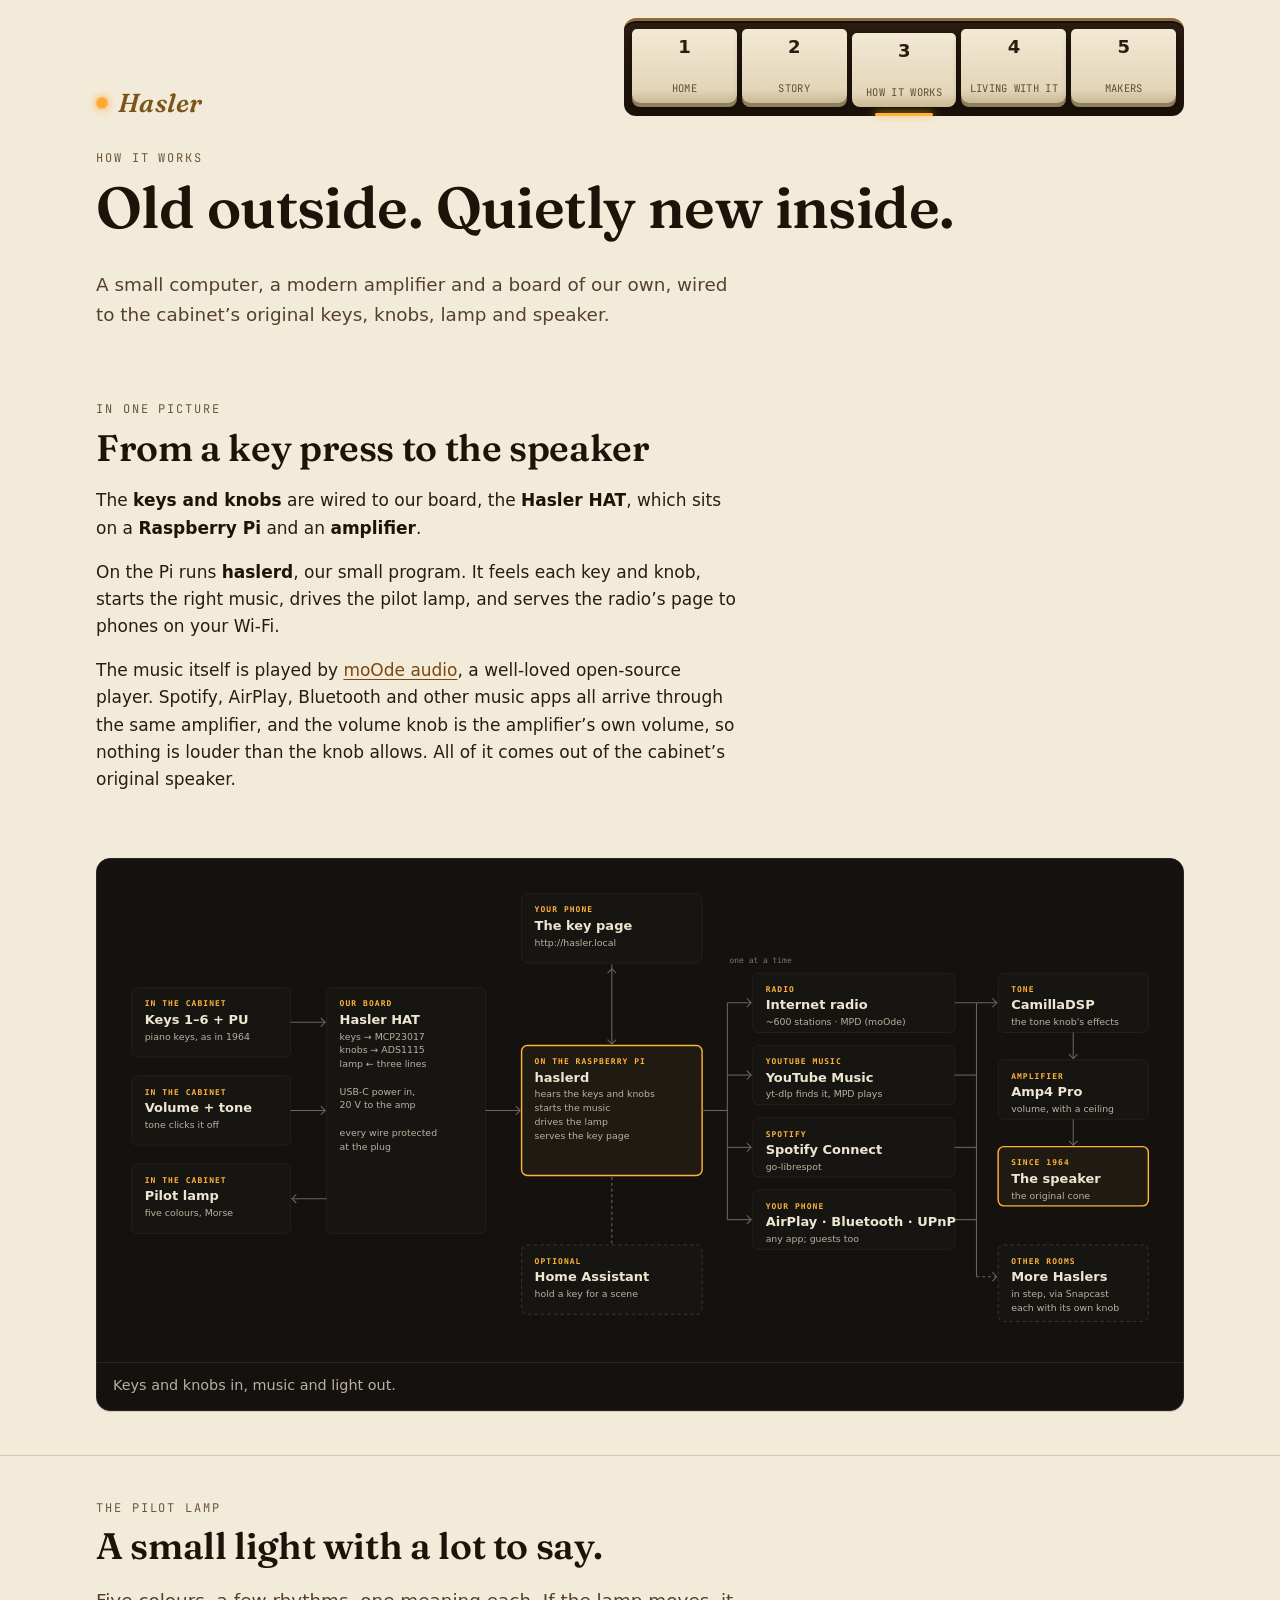
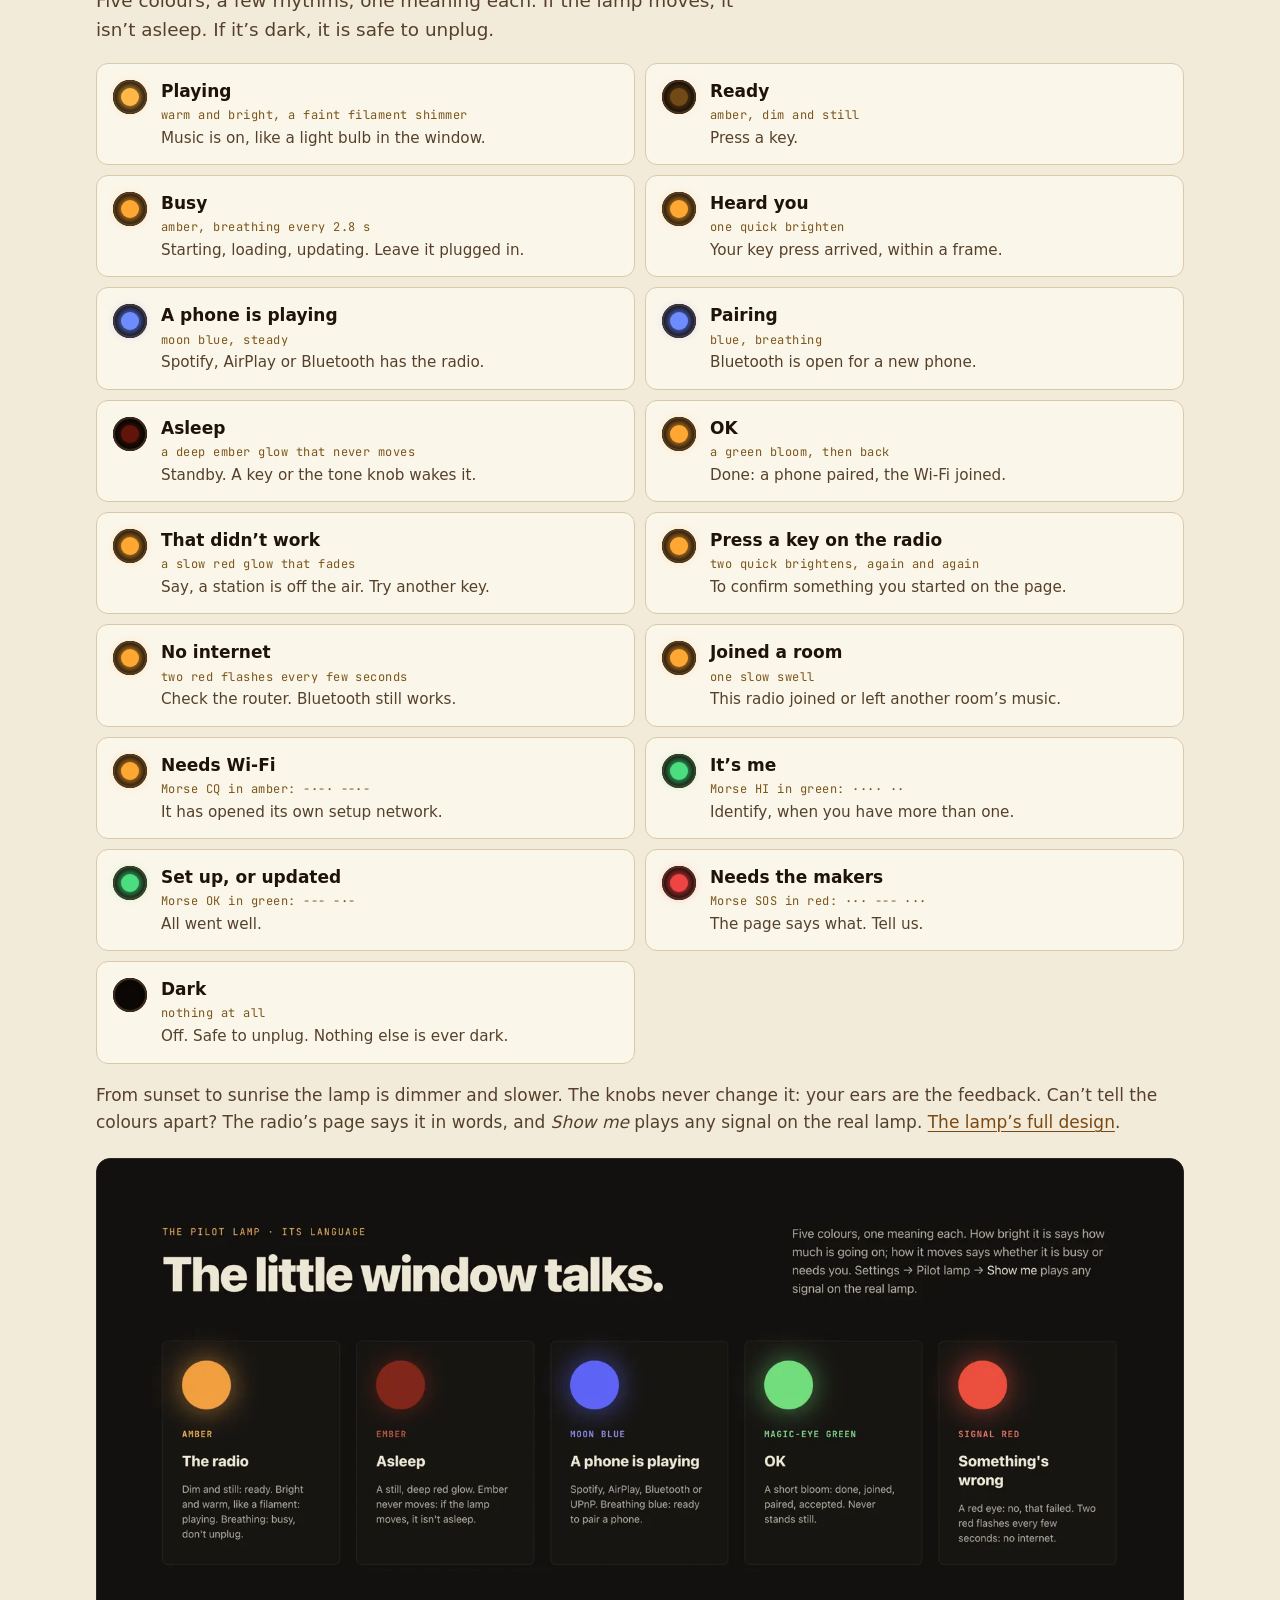
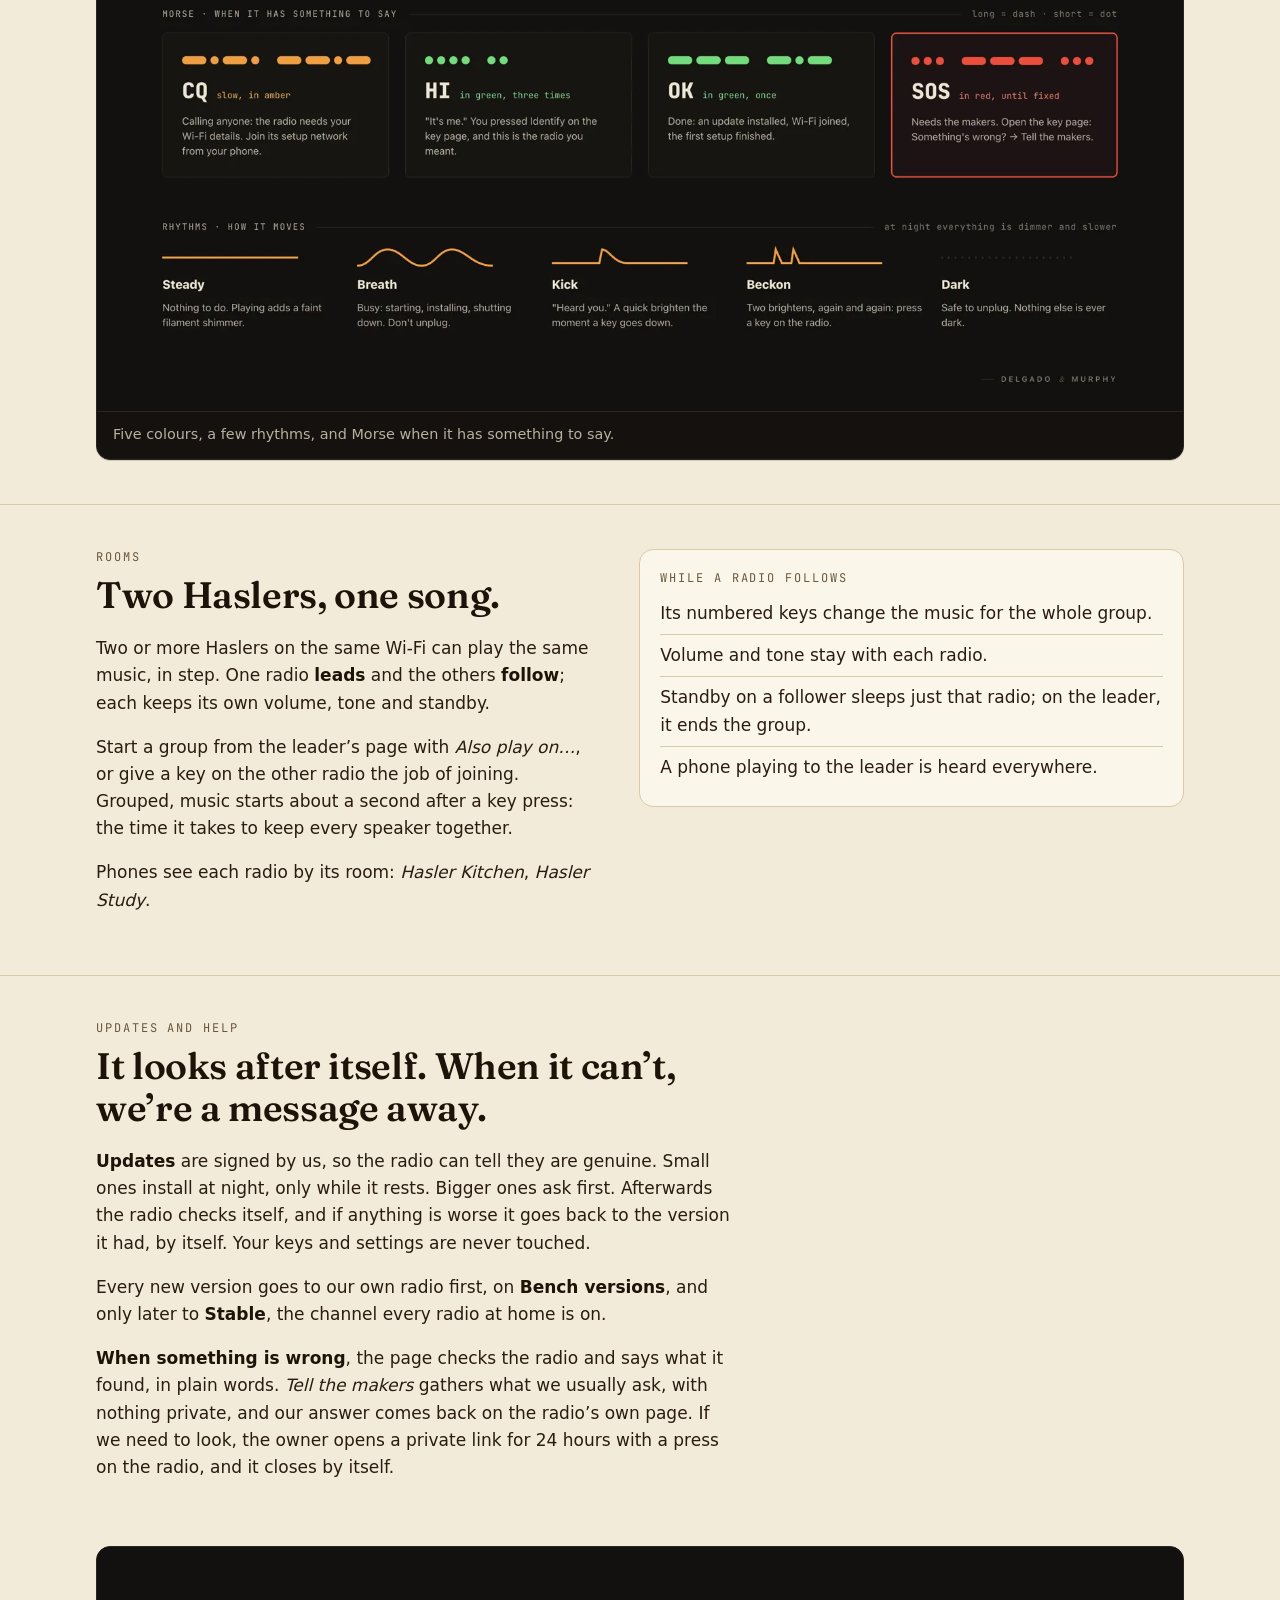
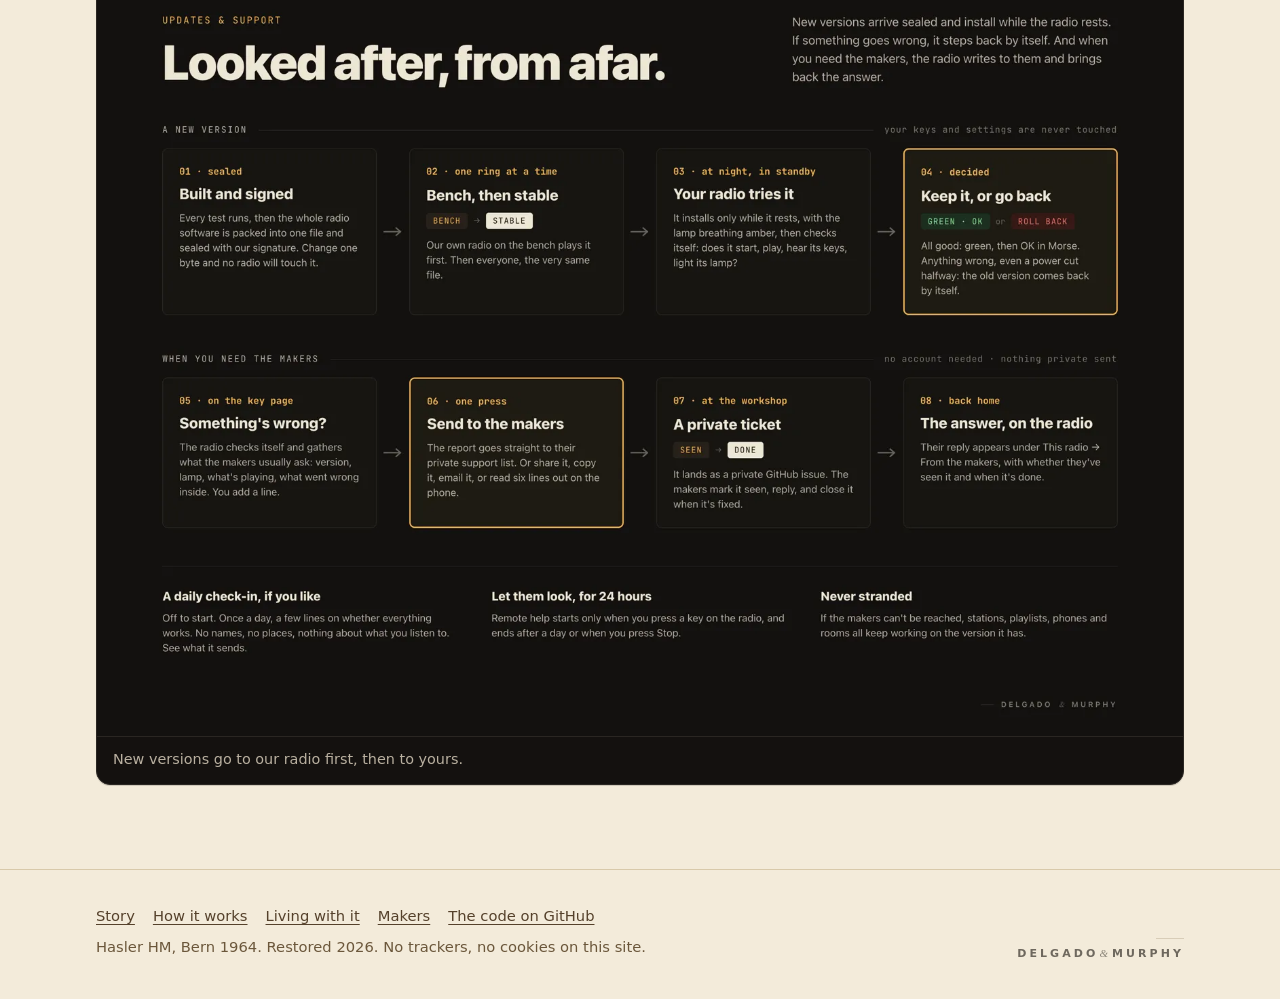
==== commit c3c4de46: "Channel names: Bench versions and Stable Co-Authored-By: Claude Opus 5.5 <noreply@anthropic.com> Cla" ====
--- a/how-it-works.html
+++ b/how-it-works.html
@@ -123,7 +123,7 @@
         <p class="label">Updates and help</p>
         <h2 id="upd-title">It looks after itself. When it can’t, we’re a message away.</h2>
         <p><strong>Updates</strong> are signed by us, so the radio can tell they are genuine. Small ones install at night, only while it rests. Bigger ones ask first. Afterwards the radio checks itself, and if anything is worse it goes back to the version it had, by itself. Your keys and settings are never touched.</p>
-        <p>Every new version goes to our own radio first, on the <strong>Bench</strong> channel, and only later to <strong>Stable</strong>, the channel every radio at home is on.</p>
+        <p>Every new version goes to our own radio first, on <strong>Bench versions</strong>, and only later to <strong>Stable</strong>, the channel every radio at home is on.</p>
         <p><strong>When something is wrong</strong>, the page checks the radio and says what it found, in plain words. <em>Tell the makers</em> gathers what we usually ask, with nothing private, and our answer comes back on the radio’s own page. If we need to look, the owner opens a private link for 24 hours with a press on the radio, and it closes by itself.</p>
       </div>
       <figure class="figure dark export">
